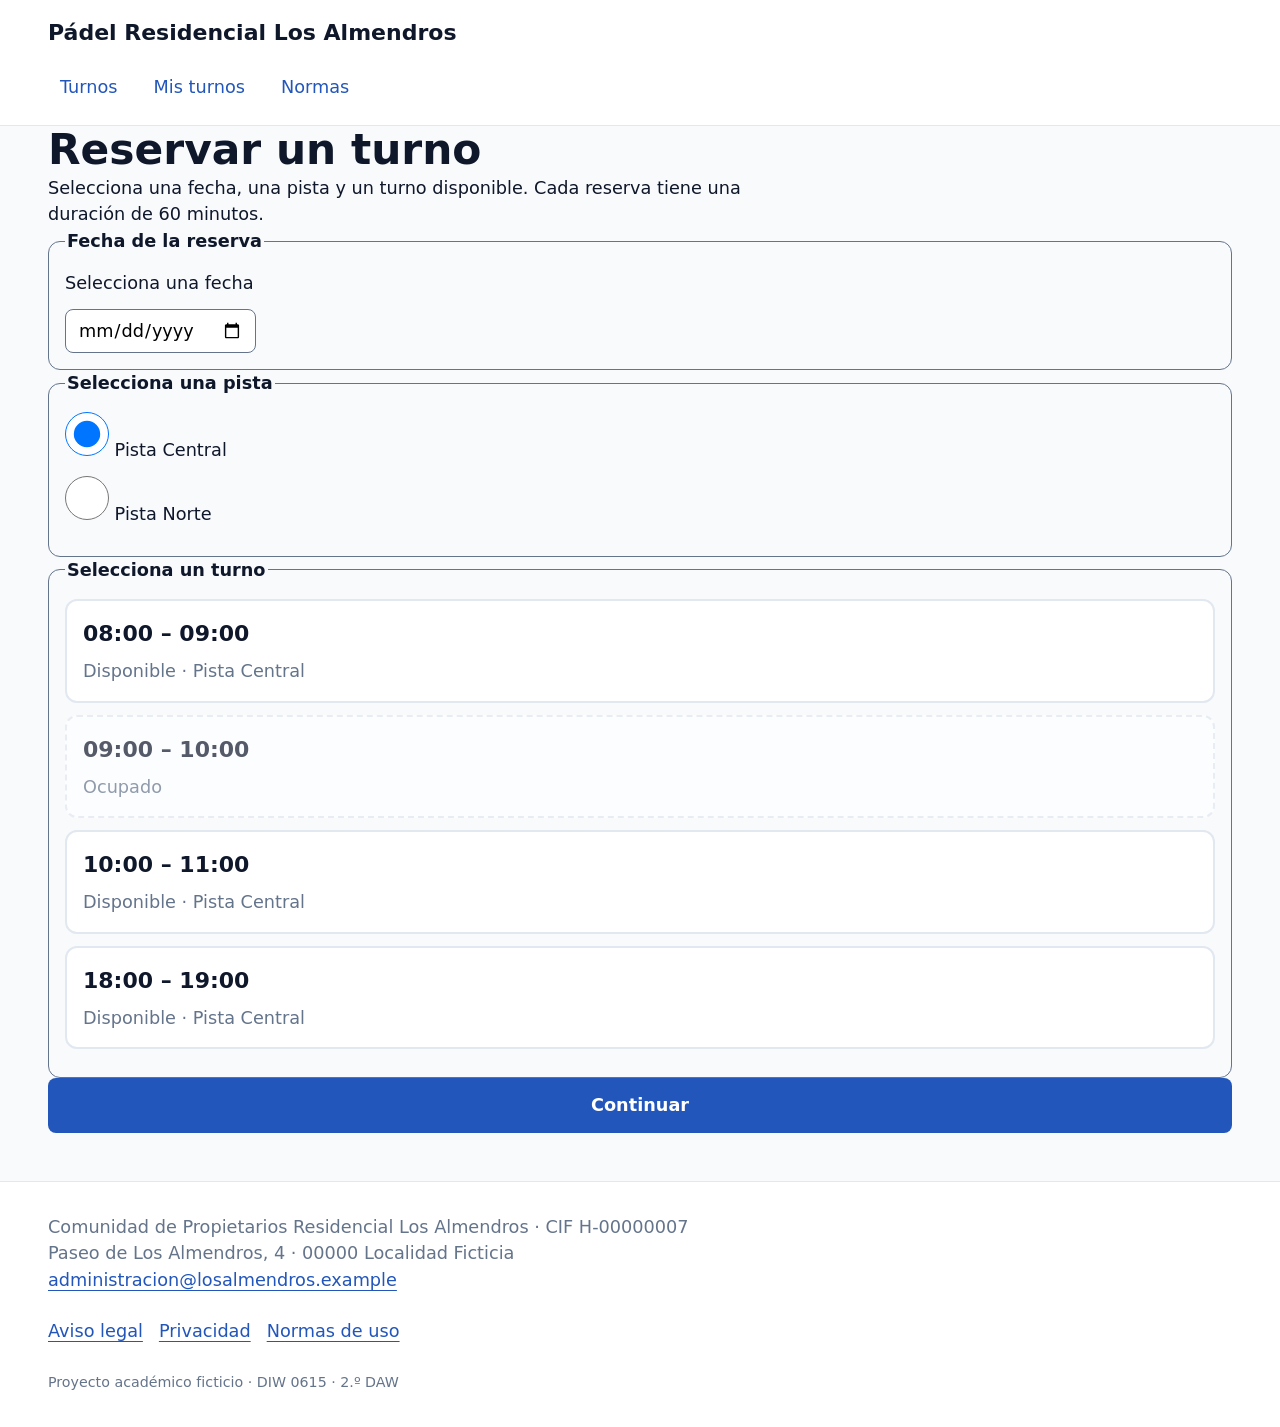
==== index.html @ 3cc98abf "index" ====
<!doctype html>
<html lang="es">
<head>
  <meta charset="utf-8">
  <meta name="viewport" content="width=device-width, initial-scale=1">

  <!-- Título único que identifica la página en el navegador. -->
  <title>Turnos · Pádel Residencial Los Almendros</title>

  <!-- Hoja de estilos generada desde los archivos SCSS. -->
  <link rel="stylesheet" href="css/estilos.css">
</head>

<body>
  <!-- Permite saltar directamente al contenido usando el teclado. -->
  <a class="salto" href="#contenido">Saltar al contenido</a>

  <!-- Cabecera común del portal. -->
  <header class="cabecera">
    <div class="cabecera__interior contenedor">
      <!-- La marca enlaza con la página principal. -->
      <a class="cabecera__marca" href="index.html">
        Pádel Residencial Los Almendros
      </a>

      <!-- Navegación principal presente en todas las páginas. -->
      <nav class="menu" aria-label="Principal">
        <ul class="menu__lista">
          <li>
            <a
              class="menu__enlace"
              href="index.html"
              aria-current="page"
            >
              Turnos
            </a>
          </li>
          <li>
            <a class="menu__enlace" href="mis-turnos.html">
              Mis turnos
            </a>
          </li>
          <li>
            <a class="menu__enlace" href="normas.html">
              Normas
            </a>
          </li>
        </ul>
      </nav>
    </div>
  </header>

  <!-- Página para seleccionar la fecha, la pista y el turno. -->
  <main id="contenido" class="turnos contenedor">
    <h1>Reservar un turno</h1>

    <p>
      Selecciona una fecha, una pista y un turno disponible.
      Cada reserva tiene una duración de 60 minutos.
    </p>

    <!-- Envía la selección a la página de confirmación. -->
    <form
      class="turnos__formulario"
      action="reserva.html"
      method="get"
    >
      <!-- Campo para seleccionar el día de la reserva. -->
      <fieldset class="turnos__grupo">
        <legend>Fecha de la reserva</legend>

        <label for="fecha">Selecciona una fecha</label>

        <input
          id="fecha"
          name="fecha"
          type="date"
          required
        >
      </fieldset>

      <!-- Radios para elegir una de las dos pistas del residencial. -->
      <fieldset class="turnos__grupo">
        <legend>Selecciona una pista</legend>

        <label>
          <input
            type="radio"
            name="pista"
            value="central"
            checked
          >
          Pista Central
        </label>

        <label>
          <input
            type="radio"
            name="pista"
            value="norte"
          >
          Pista Norte
        </label>
      </fieldset>

      <!-- Tarjetas de turno reutilizadas desde la Fase 1. -->
      <fieldset class="turnos__grupo">
        <legend>Selecciona un turno</legend>

        <!-- Turno disponible. -->
        <label class="turno">
          <input
            class="turno__control"
            type="radio"
            name="turno"
            value="0800"
            required
          >

          <span class="turno__hora">
            08:00 – 09:00
          </span>

          <span class="turno__estado">
            Disponible · Pista Central
          </span>
        </label>

        <!-- Turno ocupado y no seleccionable. -->
        <label class="turno">
          <input
            class="turno__control"
            type="radio"
            name="turno"
            value="0900"
            disabled
          >

          <span class="turno__hora">
            09:00 – 10:00
          </span>

          <span class="turno__estado">
            Ocupado
          </span>
        </label>

        <!-- Segundo turno disponible. -->
        <label class="turno">
          <input
            class="turno__control"
            type="radio"
            name="turno"
            value="1000"
          >

          <span class="turno__hora">
            10:00 – 11:00
          </span>

          <span class="turno__estado">
            Disponible · Pista Central
          </span>
        </label>

        <!-- Tercer turno disponible. -->
        <label class="turno">
          <input
            class="turno__control"
            type="radio"
            name="turno"
            value="1800"
          >

          <span class="turno__hora">
            18:00 – 19:00
          </span>

          <span class="turno__estado">
            Disponible · Pista Central
          </span>
        </label>
      </fieldset>

      <!-- Continúa con los datos de la reserva seleccionada. -->
      <button class="boton boton--bloque" type="submit">
        Continuar
      </button>
    </form>
  </main>

  <!-- Pie común con los datos LSSI ficticios del Caso 07. -->
  <footer class="pie">
    <div class="pie__interior contenedor">
      <!-- Datos del titular ficticio del portal. -->
      <address class="pie__datos">
        Comunidad de Propietarios Residencial Los Almendros ·
        CIF H-00000007<br>
        Paseo de Los Almendros, 4 ·
        00000 Localidad Ficticia<br>

        <a href="mailto:administracion@losalmendros.example">
          administracion@losalmendros.example
        </a>
      </address>

      <!-- Navegación legal común del portal. -->
      <nav aria-label="Legal">
        <ul class="pie__enlaces">
          <li>
            <a href="aviso-legal.html">Aviso legal</a>
          </li>
          <li>
            <a href="privacidad.html">Privacidad</a>
          </li>
          <li>
            <a href="normas.html">Normas de uso</a>
          </li>
        </ul>
      </nav>

      <!-- Indica que todos los datos utilizados son ficticios. -->
      <p class="pie__nota">
        <small>
          Proyecto académico ficticio · DIW 0615 · 2.º DAW
        </small>
      </p>
    </div>
  </footer>
</body>
</html>
---- css/estilos.css ----
@charset "UTF-8";
@layer reset, tokens, base, layout, components, utilities;
@layer tokens {
  :root {
    --color-fondo: light-dark(#f8fafc, #0f172a);
    --color-superficie: light-dark(#fff, #1e293b);
    --color-texto: light-dark(#0f172a, #f8fafc);
    --color-texto-suave: light-dark(#64748b, #94a3b8);
    --color-borde: light-dark(#e2e8f0, #64748b);
    --color-borde-control: light-dark(#64748b, #94a3b8);
    --color-acento: light-dark(#2256bb, #77a4f6);
    --color-acento-hover: light-dark(#1b4493, #a7c4ff);
    --color-sobre-acento: light-dark(#fff, #0f172a);
    --color-acento-tenue: light-dark(#f4f7ff, #08152f);
    --color-exito: light-dark(#047857, #6ee7b7);
    --color-exito-tenue: light-dark(#ecfdf5, #022c22);
    --color-foco: light-dark(#2256bb, #77a4f6);
    --paso-menos-1: clamp(0.8333rem, 0.8111rem + 0.099vw, 0.9rem);
    --paso-0: clamp(1rem, 0.9583rem + 0.185vw, 1.125rem);
    --paso-1: clamp(1.2rem, 1.1312rem + 0.306vw, 1.4063rem);
    --paso-2: clamp(1.44rem, 1.3341rem + 0.471vw, 1.7578rem);
    --paso-3: clamp(1.728rem, 1.5716rem + 0.695vw, 2.1973rem);
    --paso-4: clamp(2.0736rem, 1.8493rem + 0.997vw, 2.7466rem);
    --paso-5: clamp(2.4883rem, 2.1734rem + 1.4vw, 3.4332rem);
    --fuente-base: system-ui, -apple-system, 'Segoe UI', Roboto, sans-serif;
    --fuente-mono: ui-monospace, 'Cascadia Code', Menlo, monospace;
    --interlineado-titulo: 1.15;
    --interlineado-texto: 1.5;
    --espacio-3xs: 0.25rem;
    --espacio-2xs: 0.5rem;
    --espacio-xs: 0.75rem;
    --espacio-s: 1rem;
    --espacio-m: 1.5rem;
    --espacio-l: 2rem;
    --espacio-xl: 3rem;
    --espacio-2xl: 4rem;
    --radio-control: 0.5rem;
    --radio-tarjeta: 0.75rem;
    --radio-pildora: 999px;
    --sombra-tarjeta: 0 1px 2px rgb(15 23 42 / 0.08), 0 4px 12px rgb(15 23 42 / 0.06);
  }
  :where(:root) {
    color-scheme: light dark;
  }
  :where(:root:has([name=tema][value=claro]:checked)) {
    color-scheme: light;
  }
  :where(:root:has([name=tema][value=oscuro]:checked)) {
    color-scheme: dark;
  }
}
@layer reset {
  *,
  *::before,
  *::after {
    box-sizing: border-box;
  }
  * {
    margin: 0;
  }
  html {
    text-size-adjust: none;
  }
  body {
    min-block-size: 100dvh;
  }
  img,
  picture,
  svg,
  video {
    display: block;
    max-inline-size: 100%;
    block-size: auto;
  }
  input,
  button,
  textarea,
  select {
    font: inherit;
  }
  p,
  h1,
  h2,
  h3,
  h4 {
    overflow-wrap: break-word;
  }
  @media (prefers-reduced-motion: reduce) {
    *,
    *::before,
    *::after {
      transition-duration: 0.01ms !important;
      animation-duration: 0.01ms !important;
      animation-iteration-count: 1 !important;
    }
  }
}
@layer base {
  body {
    background-color: var(--color-fondo);
    color: var(--color-texto);
    font-family: var(--fuente-base);
    font-size: var(--paso-0);
    line-height: var(--interlineado-texto);
  }
  h1,
  h2,
  h3 {
    line-height: var(--interlineado-titulo);
    text-wrap: balance;
  }
  h1 {
    font-size: var(--paso-4);
  }
  h2 {
    font-size: var(--paso-3);
  }
  h3 {
    font-size: var(--paso-2);
  }
  a {
    color: var(--color-acento);
    text-underline-offset: 0.2em;
  }
  a:hover {
    text-decoration-thickness: 2px;
  }
  :focus-visible {
    outline: 3px solid var(--color-foco);
    outline-offset: 2px;
  }
  code {
    font-family: var(--fuente-mono);
    font-size: 0.9em;
  }
  p {
    max-inline-size: 65ch;
    text-wrap: pretty;
  }
  small {
    font-size: var(--paso-menos-1);
    color: var(--color-texto-suave);
  }
  strong {
    font-weight: 700;
  }
  ul,
  ol {
    padding-inline-start: var(--espacio-m);
  }
  hr {
    border: 0;
    border-top: 1px solid var(--color-borde);
    margin-block: var(--espacio-m);
  }
  table {
    inline-size: 100%;
    border-collapse: collapse;
  }
  th,
  td {
    padding: var(--espacio-xs);
    border: 1px solid var(--color-borde);
  }
  td {
    text-align: right;
  }
  fieldset {
    padding: var(--espacio-s);
    border: 1px solid var(--color-borde-control);
    border-radius: var(--radio-tarjeta);
  }
  legend {
    font-weight: 700;
  }
  label {
    display: block;
    margin-block-end: var(--espacio-xs);
  }
  input,
  select {
    min-block-size: 2.75rem;
    min-inline-size: 2.75rem;
    border: 1px solid var(--color-borde-control);
    border-radius: var(--radio-control);
    padding-inline: var(--espacio-xs);
  }
}
@layer layout {
  .contenedor {
    inline-size: min(100% - 2 * var(--espacio-s), 75rem);
    margin-inline: auto;
  }
  @media (min-width: 64em) {
    .contenedor {
      inline-size: min(100% - 2 * var(--espacio-xl), 75rem);
    }
  }
}
@layer components {
  .boton {
    min-block-size: 2.75rem;
    min-inline-size: 2.75rem;
    display: inline-flex;
    gap: var(--espacio-2xs);
    align-items: center;
    justify-content: center;
    padding-block: var(--espacio-xs);
    padding-inline: var(--espacio-m);
    border: 2px solid transparent;
    border-radius: var(--radio-control);
    background-color: var(--color-acento);
    color: var(--color-sobre-acento);
    font-weight: 700;
    text-decoration: none;
    cursor: pointer;
    transition: background-color 150ms ease;
  }
  .boton:hover {
    background-color: var(--color-acento-hover);
  }
  .boton:focus-visible {
    outline: 3px solid var(--color-foco);
    outline-offset: 2px;
  }
  .boton:disabled {
    opacity: 0.5;
    cursor: not-allowed;
  }
  .boton--bloque {
    inline-size: 100%;
  }
  .boton--secundario {
    border-color: currentcolor;
    background-color: transparent;
    color: var(--color-acento);
  }
  .boton--secundario:hover {
    background-color: var(--color-acento-tenue);
  }
}
@layer components {
  .turno {
    display: flex;
    flex-direction: column;
    gap: var(--espacio-2xs);
    min-block-size: 44px;
    padding: var(--espacio-s);
    border: 2px solid var(--color-borde);
    border-radius: var(--radio-tarjeta);
    background-color: var(--color-superficie);
    cursor: pointer;
    transition: border-color 150ms ease, background-color 150ms ease;
  }
  .turno__control {
    position: absolute;
    opacity: 0;
  }
  .turno__hora {
    font-size: var(--paso-1);
    font-weight: 700;
  }
  .turno__estado {
    color: var(--color-texto-suave);
  }
  .turno:has(:checked) {
    border-color: var(--color-acento);
    background-color: var(--color-acento-tenue);
  }
  .turno:has(:disabled) {
    border-style: dashed;
    opacity: 0.7;
    cursor: not-allowed;
  }
  .turno:has(:focus-visible) {
    outline: 3px solid var(--color-foco);
    outline-offset: 2px;
  }
}
@layer components {
  .guia {
    display: grid;
    gap: var(--espacio-xl);
    padding-block: var(--espacio-l);
  }
  .guia__seccion {
    display: grid;
    gap: var(--espacio-s);
  }
  .guia__desplazable {
    overflow-x: auto;
  }
  .guia__tabla {
    inline-size: 100%;
    border-collapse: collapse;
  }
  .guia__tabla th,
  .guia__tabla td {
    padding: var(--espacio-2xs);
    border-block-end: 1px solid var(--color-borde);
    text-align: start;
    vertical-align: middle;
  }
  .guia__tabla code {
    white-space: nowrap;
  }
  .guia__tipo {
    font-size: var(--tam);
    line-height: var(--interlineado-titulo);
  }
  .guia__fila {
    display: flex;
    flex-wrap: wrap;
    gap: var(--espacio-s);
    align-items: center;
  }
  .guia-cabecera {
    display: flex;
    flex-wrap: wrap;
    gap: var(--espacio-s);
    align-items: center;
    justify-content: space-between;
    padding-block: var(--espacio-s);
    border-block-end: 1px solid var(--color-borde);
  }
  .muestra {
    display: block;
    inline-size: 3rem;
    block-size: 3rem;
    border: 1px solid var(--color-borde);
    border-radius: var(--radio-control);
    background-color: var(--muestra);
  }
  .barra {
    display: block;
    inline-size: var(--ancho);
    block-size: var(--espacio-s);
    border-radius: var(--radio-control);
    background-color: var(--color-acento);
  }
  .selector-tema {
    display: flex;
    gap: var(--espacio-s);
    align-items: center;
    border: 0;
    padding: 0;
  }
  .selector-tema legend {
    float: inline-start;
    margin-inline-end: var(--espacio-2xs);
    font-weight: 700;
  }
}
@layer components {
  .invitados {
    display: flex;
    flex-wrap: wrap;
    gap: var(--espacio-2xs);
    padding: var(--espacio-s);
  }
  .invitados__opcion {
    min-block-size: 2.75rem;
    min-inline-size: 2.75rem;
    display: inline-flex;
    flex: 1;
    align-items: center;
    justify-content: center;
    min-inline-size: 44px;
    margin: 0;
    padding: var(--espacio-xs);
    border: 1px solid var(--color-borde-control);
    border-radius: var(--radio-control);
    background-color: var(--color-superficie);
    cursor: pointer;
  }
  .invitados__control {
    position: absolute;
    opacity: 0;
  }
  .invitados__opcion:has(:checked) {
    border-width: 2px;
    border-color: var(--color-acento);
    background-color: var(--color-acento-tenue);
    font-weight: 700;
  }
  .invitados__opcion:has(:focus-visible) {
    outline: 3px solid var(--color-foco);
    outline-offset: 2px;
  }
}
@layer components {
  .aviso {
    padding: var(--espacio-m);
    border: 2px solid var(--color-acento);
    border-radius: var(--radio-tarjeta);
    background-color: var(--color-acento-tenue);
  }
  .aviso__titulo {
    margin-block-start: 0;
  }
  .aviso__datos {
    display: grid;
    gap: var(--espacio-2xs);
    margin: 0;
  }
  .aviso__dato {
    display: grid;
    gap: var(--espacio-3xs);
  }
  .aviso__etiqueta {
    font-weight: 700;
  }
  .aviso__valor {
    margin: 0;
  }
  .aviso__concepto {
    font-family: var(--fuente-mono);
    overflow-wrap: anywhere;
  }
}
@layer components {
  /* Enlace que permite saltar directamente al contenido principal. */
  .salto {
    position: absolute;
    inset-block-start: var(--espacio-2xs);
    inset-inline-start: var(--espacio-2xs);
    z-index: 1;
    padding: var(--espacio-xs);
    border-radius: var(--radio-control);
    background-color: var(--color-acento);
    color: var(--color-sobre-acento);
    font-weight: 700;
    transform: translateY(-200%);
  }
  /* Hace visible el enlace de salto al recibir foco. */
  .salto:focus-visible {
    transform: translateY(0);
  }
  /* Cabecera común de las páginas del portal. */
  .cabecera {
    border-block-end: 1px solid var(--color-borde);
    background-color: var(--color-superficie);
  }
  /* Organiza la marca y la navegación principal. */
  .cabecera__interior {
    display: flex;
    flex-direction: column;
    gap: var(--espacio-s);
    padding-block: var(--espacio-s);
  }
  /* Enlace que muestra el nombre de la comunidad. */
  .cabecera__marca {
    color: var(--color-texto);
    font-size: var(--paso-1);
    font-weight: 700;
    text-decoration: none;
  }
  /* Elimina las viñetas y organiza los enlaces del menú. */
  .menu__lista {
    display: flex;
    flex-wrap: wrap;
    gap: var(--espacio-xs);
    margin: 0;
    padding: 0;
    list-style: none;
  }
  /* Define el área táctil de cada enlace del menú. */
  .menu__enlace {
    min-block-size: 2.75rem;
    min-inline-size: 2.75rem;
    display: inline-flex;
    align-items: center;
    padding-inline: var(--espacio-xs);
    border-radius: var(--radio-control);
    text-decoration: none;
  }
  /* Destaca el enlace sobre el que se sitúa el puntero. */
  .menu__enlace:hover {
    background-color: var(--color-acento-tenue);
  }
}
@layer components {
  /* Pie común con los datos legales ficticios. */
  .pie {
    margin-block-start: var(--espacio-xl);
    border-block-start: 1px solid var(--color-borde);
    background-color: var(--color-superficie);
  }
  /* Organiza los bloques internos del pie. */
  .pie__interior {
    display: grid;
    gap: var(--espacio-m);
    padding-block: var(--espacio-l);
  }
  /* Presenta los datos de contacto sin cursiva. */
  .pie__datos {
    color: var(--color-texto-suave);
    font-style: normal;
    line-height: var(--interlineado-texto);
  }
  /* Organiza los enlaces legales sin viñetas. */
  .pie__enlaces {
    display: flex;
    flex-wrap: wrap;
    gap: var(--espacio-s);
    margin: 0;
    padding: 0;
    list-style: none;
  }
  /* Identifica la web como proyecto académico ficticio. */
  .pie__nota {
    margin: 0;
  }
}
@layer components {
  /* Representa un bloque provisional dentro del wireframe. */
  .hueco {
    display: grid;
    min-block-size: 8rem;
    max-inline-size: none;
    place-items: center;
    padding: var(--espacio-m);
    border: 2px dashed var(--color-borde-control);
    border-radius: var(--radio-tarjeta);
    background-color: var(--color-superficie);
    color: var(--color-texto-suave);
    text-align: center;
  }
}
@layer components {
  /* Limita la anchura para facilitar la lectura de textos largos. */
  .lectura {
    max-inline-size: 75ch;
    padding-block: var(--espacio-l);
  }
  /* Separa visualmente las secciones del contenido. */
  .lectura__seccion {
    margin-block-start: var(--espacio-xl);
  }
}
@layer utilities {
  .visualmente-oculto {
    position: absolute !important;
    inline-size: 1px !important;
    block-size: 1px !important;
    overflow: hidden !important;
    clip-path: inset(50%) !important;
    white-space: nowrap !important;
  }
}
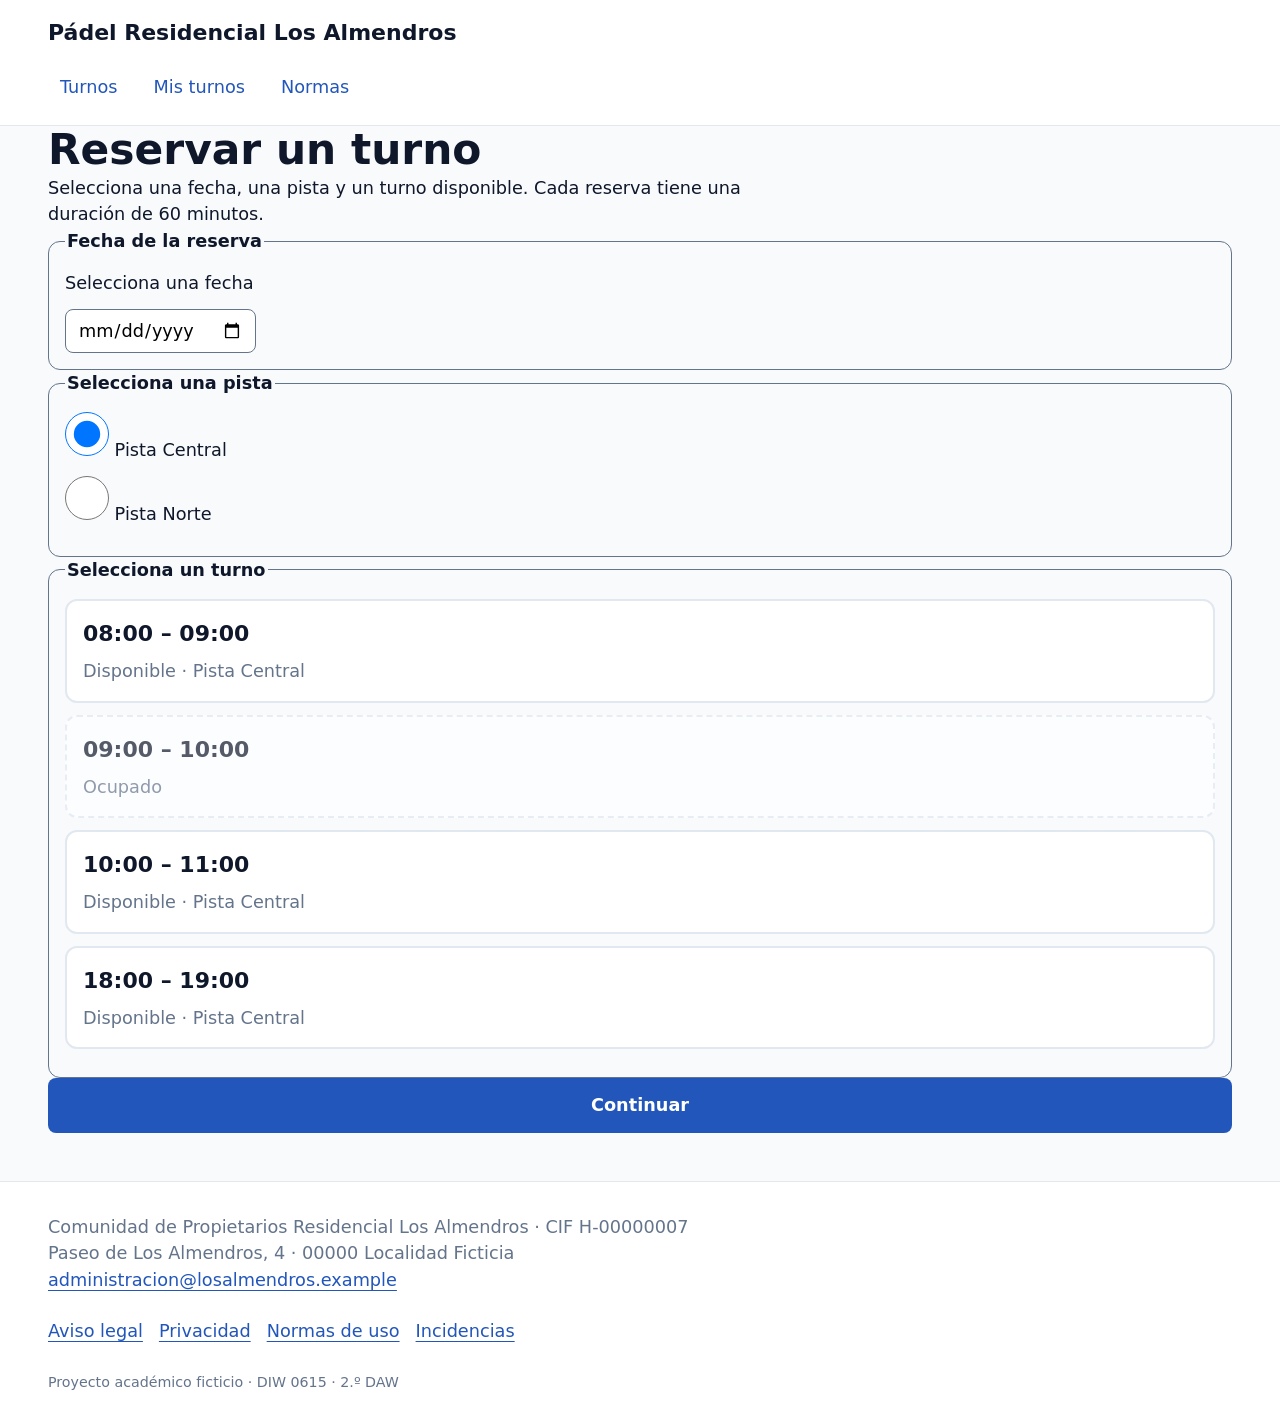
==== commit 5de3f34a: "CHECK: Página de incidencias" ====
--- a/index.html
+++ b/index.html
@@ -62,7 +62,7 @@
     <!-- Envía la selección a la página de confirmación. -->
     <form
       class="turnos__formulario"
-      action="reserva.html"
+      action="reservas.html"
       method="get"
     >
       <!-- Campo para seleccionar el día de la reserva. -->
@@ -215,6 +215,9 @@
           </li>
           <li>
             <a href="normas.html">Normas de uso</a>
+          </li>
+          <li>
+            <a href="incidencias.html">Incidencias</a>
           </li>
         </ul>
       </nav>
